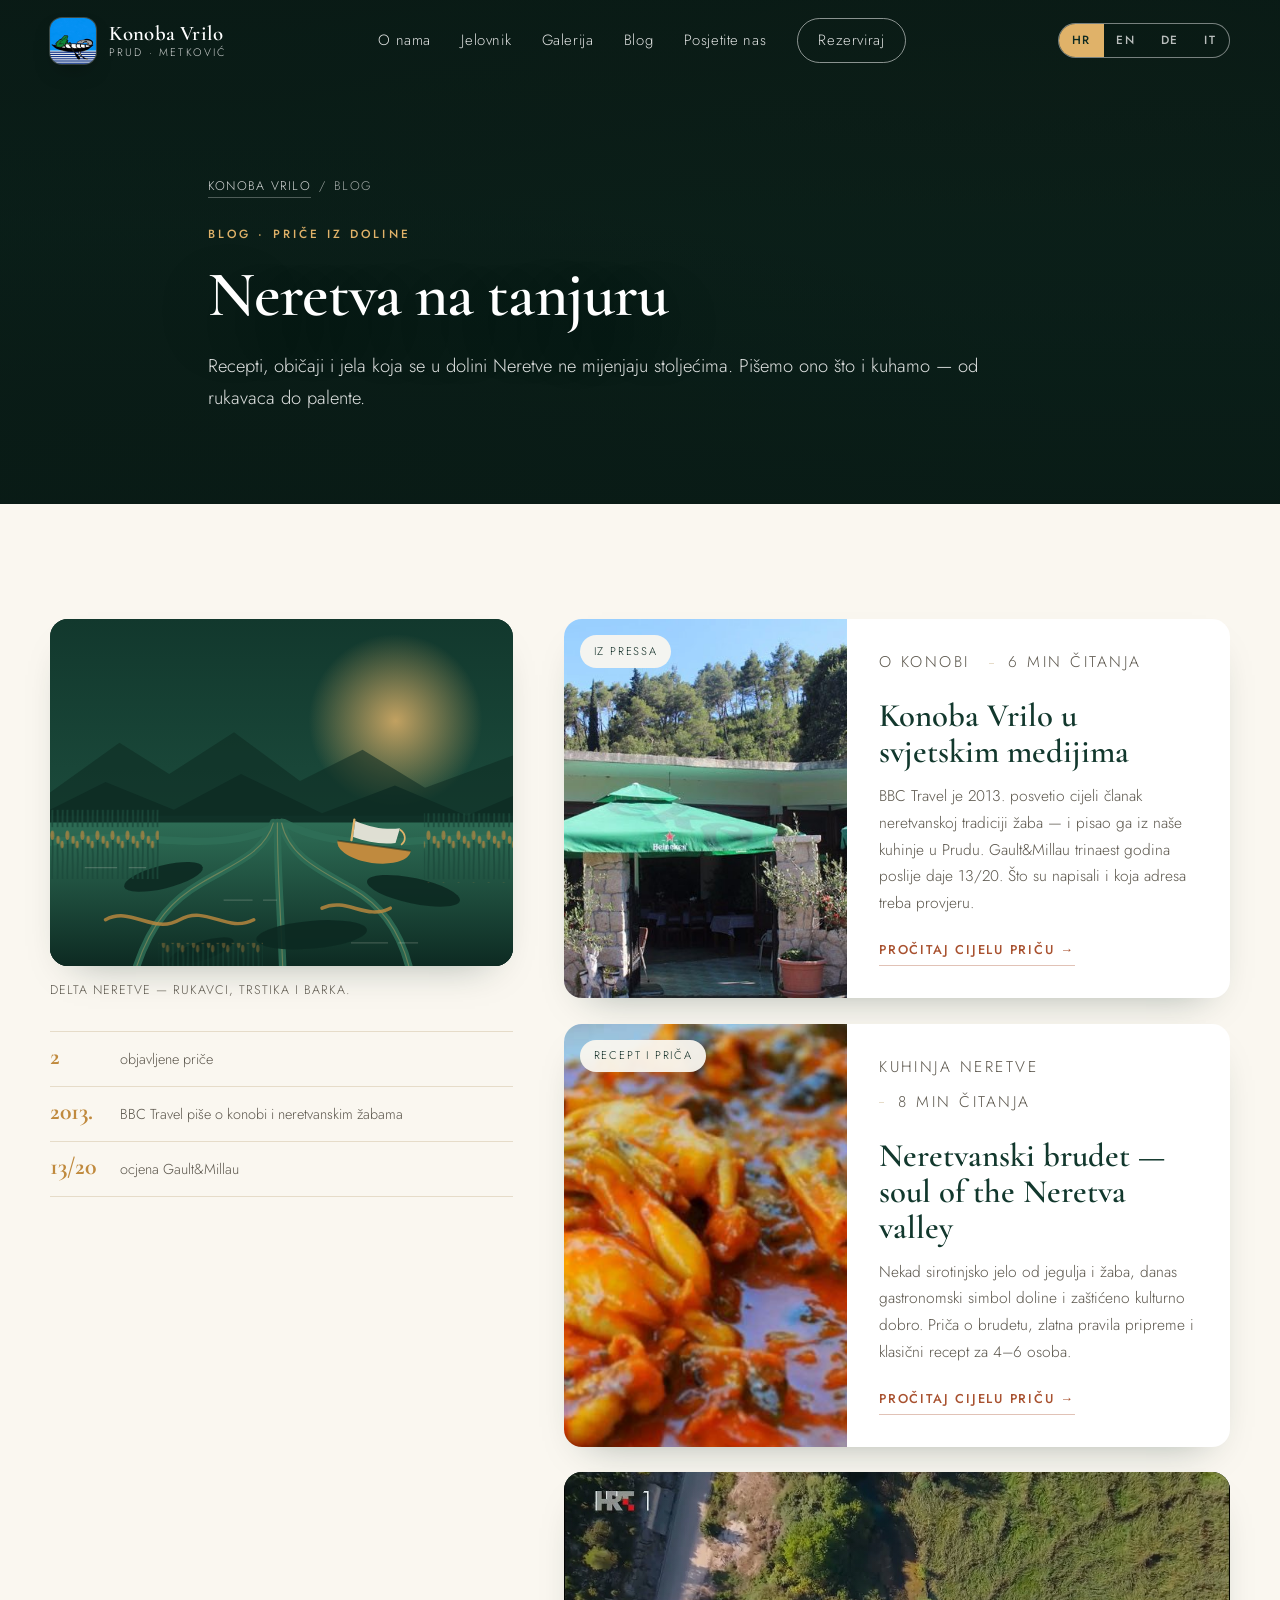
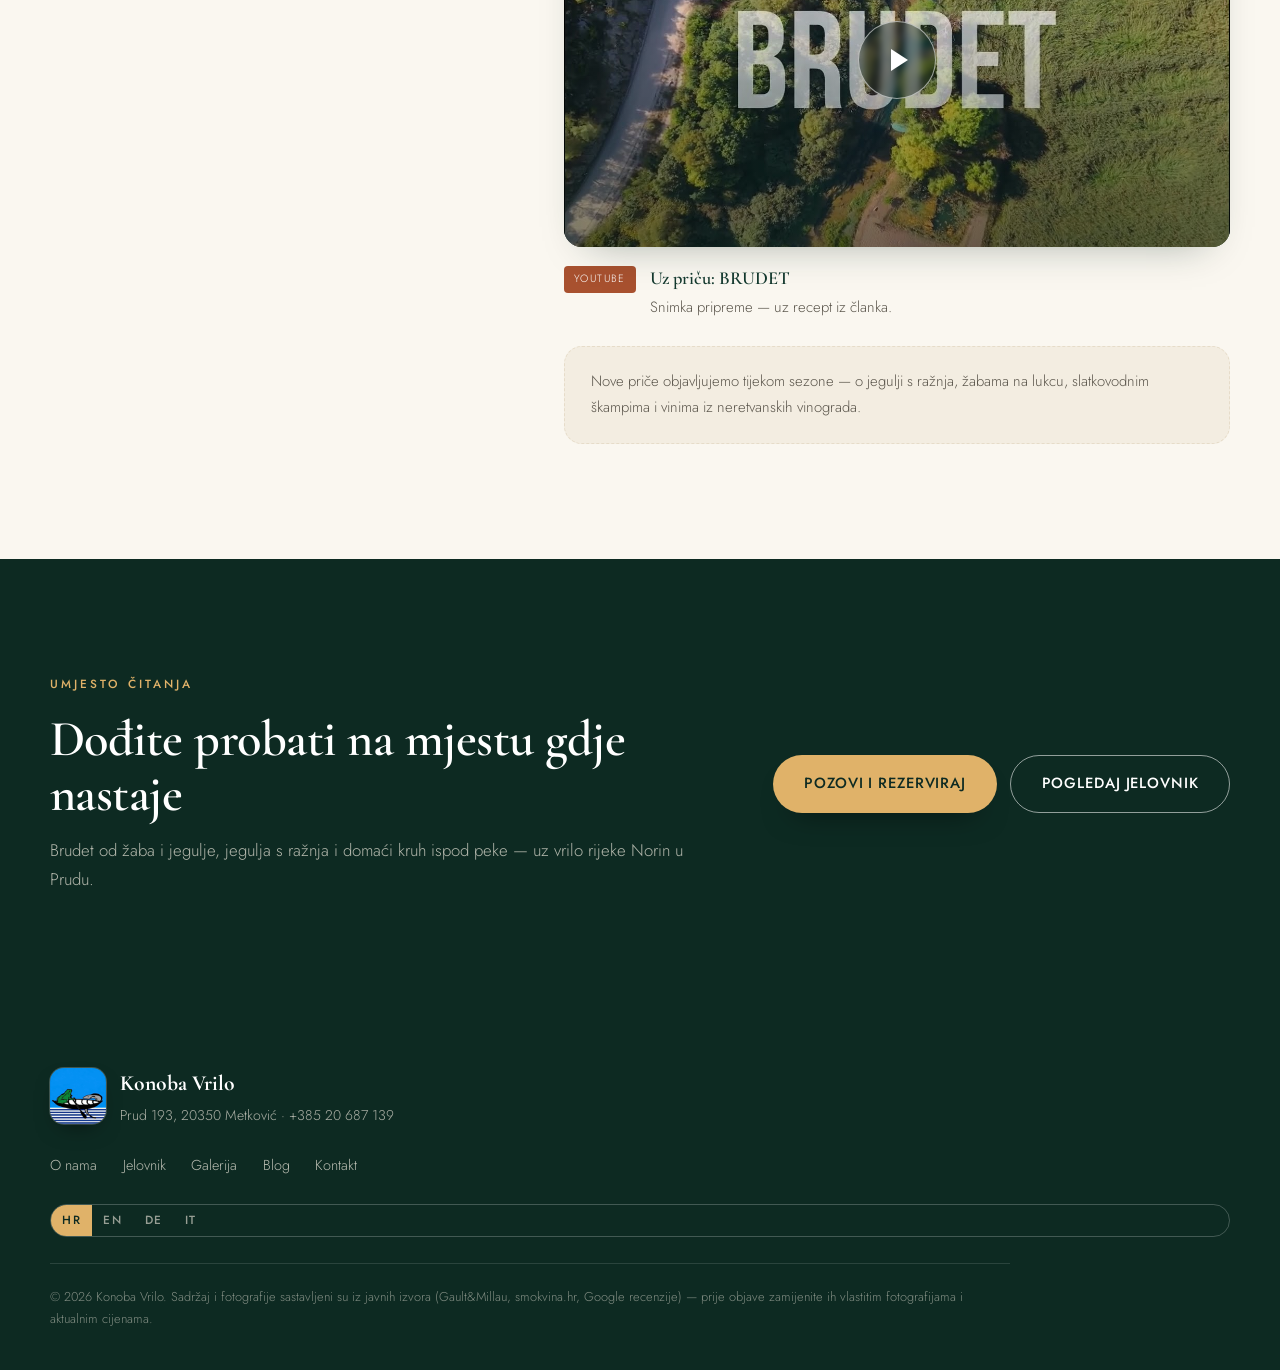
==== blog/index.html @ 76d4eaa3 "Initial commit: Konoba Vrilo website (HTML/CSS/JS, assets, blog, i18n tools)" ====
<!DOCTYPE html>
<html lang="hr">
<head>
<meta charset="utf-8">
<meta name="viewport" content="width=device-width, initial-scale=1">
<title data-i18n-title="91e4f7bdb8">Blog — priče i recepti iz doline Neretve · Konoba Vrilo</title>
<meta name="description" content="Blog Konobe Vrilo: neretvanski brudet, jegulja, žabe, palenta i običaji doline Neretve. Priče iz kuhinje i klasični recepti." data-i18n-desc="a2974fa479">
<meta property="og:type" content="website">
<meta property="og:title" content="Blog — priče i recepti iz doline Neretve" data-i18n-title-og="21d311e3bc">
<meta property="og:description" content="Recepti, običaji i jela koja se u dolini Neretve ne mijenjaju stoljećima." data-i18n-desc-og="3ccd177c63">
<meta property="og:image" content="../assets/brudet-zabe.jpg">
<meta property="og:locale" content="hr_HR">
<link rel="preconnect" href="https://fonts.googleapis.com">
<link rel="preconnect" href="https://fonts.gstatic.com" crossorigin>
<link href="https://fonts.googleapis.com/css2?family=Cormorant+Garamond:ital,wght@0,400;0,600;0,700;1,400&family=Jost:wght@300;400;500;600&display=swap" rel="stylesheet">
<link rel="stylesheet" href="../styles.css">
<script>document.documentElement.classList.add('js');</script>
<link rel="icon" type="image/png" href="../assets/logo-192.png">
<link rel="apple-touch-icon" href="../assets/logo-192.png">
</head>
<body>

<header class="site-header" id="header">
  <div class="wrap header-inner">
    <a class="brand" href="../index.html">
      <img class="brand-logo" src="../assets/logo-92.png" srcset="../assets/logo-192.png 2x"
           width="46" height="46" alt="Konoba Vrilo — žaba i jegulja u barki" data-i18n-attr="alt:bc8471fced">
      <span class="brand-text">
        <strong data-i18n="0cafdd7f61">Konoba Vrilo</strong>
        <em data-i18n="28c90f2ecc">Prud · Metković</em>
      </span>
    </a>

    <nav class="nav" id="nav">
      <a href="../index.html#o-nama" data-i18n="394d912286">O nama</a>
      <a href="../index.html#jelovnik" data-i18n="d41683899f">Jelovnik</a>
      <a href="../index.html#galerija" data-i18n="66fadc7e10">Galerija</a>
      <a href="index.html" data-i18n="0b9d2b2362">Blog</a>
      <a href="../index.html#posjet" data-i18n="41ba510de4">Posjetite nas</a>
      <a class="nav-cta" href="tel:+38520687139" data-i18n="a9b3275af6">Rezerviraj</a>
    </nav>

    <button class="nav-toggle" id="navToggle" aria-label="Otvori navigaciju" aria-expanded="false" data-i18n-attr="aria-label:83c4cba1ad">
      <span></span><span></span><span></span>
    </button>
  </div>
</header>

<main id="top">

  <!-- ─────────────────────────── ZAGLAVLJE BLOGA ─────────────────────────── -->
  <section class="page-hero page-hero-plain">
    <div class="page-hero-veil"></div>
    <div class="wrap page-hero-inner">
      <nav class="crumbs" aria-label="Putanja" data-i18n="210457ba5d" data-i18n-attr="aria-label:e1e6dd0144">
        <a href="../index.html">Konoba Vrilo</a>
        <span aria-hidden="true">/</span>
        <span>Blog</span>
      </nav>
      <p class="eyebrow" data-i18n="d67964190c">Blog · Priče iz doline</p>
      <h1 data-i18n="4bd6d16130">Neretva na tanjuru</h1>
      <p class="lede" data-i18n="add6ccf81e">
        Recepti, običaji i jela koja se u dolini Neretve ne mijenjaju stoljećima.
        Pišemo ono što i kuhamo — od rukavaca do palente.
      </p>
    </div>
  </section>

  <!-- ─────────────────────────── POPIS PRIČA ─────────────────────────── -->
  <section class="section">
    <div class="wrap">
      <div class="blog-layout">
        <aside class="blog-aside reveal">
          <figure class="blog-art">
            <img src="../assets/neretva-delta.svg" alt="Ilustracija neretvanske delte s rukavcima, trstikom i barkom" data-i18n-attr="alt:d9aeac0939">
            <figcaption class="blog-art-cap" data-i18n="97f9c73461">Delta Neretve — rukavci, trstika i barka.</figcaption>
          </figure>
          <ul class="blog-meta-list">
            <li data-i18n="c053414d9f"><strong>2</strong><span>objavljene priče</span></li>
            <li data-i18n="13454acf90"><strong>2013.</strong><span>BBC Travel piše o konobi i neretvanskim žabama</span></li>
            <li data-i18n="12d6e49e9e"><strong>13/20</strong><span>ocjena Gault&amp;Millau</span></li>
          </ul>
        </aside>

        <div class="blog-list">
          <article class="blog-card reveal">
            <a class="blog-card-media" href="konoba-vrilo-u-medijima.html">
              <img src="../assets/exterior.jpg" alt="Ulaz i terasa Konobe Vrilo u Prudu" data-i18n-attr="alt:5837f77149">
              <span class="blog-card-tag" data-i18n="3df23388a0">Iz pressa</span>
            </a>
            <div class="blog-card-body">
              <p class="blog-card-meta">
                <span data-i18n="3c27ac4d9a">O konobi</span>
                <span data-i18n="2c18e1b6aa">6 min čitanja</span>
              </p>
              <h3>
                <a href="konoba-vrilo-u-medijima.html" data-i18n="9b2a63e3a8">Konoba Vrilo u svjetskim medijima</a>
              </h3>
              <p data-i18n="fdff0ca603">
                BBC Travel je 2013. posvetio cijeli članak neretvanskoj tradiciji žaba — i
                pisao ga iz naše kuhinje u Prudu. Gault&amp;Millau trinaest godina poslije
                daje 13/20. Što su napisali i koja adresa treba provjeru.
              </p>
              <a class="blog-more" href="konoba-vrilo-u-medijima.html" data-i18n="33c5cf6585">Pročitaj cijelu priču →</a>
            </div>
          </article>

          <article class="blog-card reveal">
            <a class="blog-card-media" href="neretvanski-brudet.html">
              <img src="../assets/brudet-zabe.jpg" alt="Brudet od žaba i jegulje u teći" data-i18n-attr="alt:c567ca05d8">
              <span class="blog-card-tag" data-i18n="63683b8b28">Recept i priča</span>
            </a>
            <div class="blog-card-body">
              <p class="blog-card-meta">
                <span data-i18n="c246f0c374">Kuhinja Neretve</span>
                <span data-i18n="9dc48dd715">8 min čitanja</span>
              </p>
              <h3>
                <a href="neretvanski-brudet.html" data-i18n="eb7db253a3">Neretvanski brudet — soul of the Neretva valley</a>
              </h3>
              <p data-i18n="6a68c0dfea">
                Nekad sirotinjsko jelo od jegulja i žaba, danas gastronomski simbol doline
                i zaštićeno kulturno dobro. Priča o brudetu, zlatna pravila pripreme i
                klasični recept za 4–6 osoba.
              </p>
              <a class="blog-more" href="neretvanski-brudet.html" data-i18n="33c5cf6585">Pročitaj cijelu priču →</a>
            </div>
          </article>

          <figure class="video-figure reveal">
            <div class="video-facade" data-yt="RHNb4iPOMU0" data-yt-title="BRUDET">
              <img src="../assets/video-brudet.jpg" alt="BRUDET — snimka pripreme neretvanskog brudeta" loading="lazy" data-i18n-attr="alt:c7b504f25b">
              <button class="video-play" type="button" aria-label="Pokreni video: BRUDET" data-i18n-attr="aria-label:d3c6959b55">
                <span class="play-ico" aria-hidden="true"></span>
              </button>
            </div>
            <figcaption class="video-cap">
              <span class="video-src" data-i18n="558865a16f">YouTube</span>
              <span class="video-text" data-i18n="172cc2340d">
                <strong>Uz priču: BRUDET</strong>
                Snimka pripreme — uz recept iz članka.
              </span>
            </figcaption>
          </figure>

          <p class="blog-empty reveal" data-i18n="33be112d33">
            Nove priče objavljujemo tijekom sezone — o jegulji s ražnja, žabama na lukcu,
            slatkovodnim škampima i vinima iz neretvanskih vinograda.
          </p>
        </div>
      </div>
    </div>
  </section>

  <!-- ─────────────────────────── POZIV ─────────────────────────── -->
  <section class="section section-dark">
    <div class="wrap cta-band reveal">
      <div>
        <p class="eyebrow" data-i18n="f4210a0534">Umjesto čitanja</p>
        <h2 data-i18n="292a4131a5">Dođite probati na mjestu gdje nastaje</h2>
        <p class="section-sub" data-i18n="a6ec45fc64">
          Brudet od žaba i jegulje, jegulja s ražnja i domaći kruh ispod peke —
          uz vrilo rijeke Norin u Prudu.
        </p>
      </div>
      <div class="cta-band-actions">
        <a class="btn btn-solid" href="tel:+38520687139" data-i18n="8122b3011b">Pozovi i rezerviraj</a>
        <a class="btn btn-ghost" href="../index.html#jelovnik" data-i18n="b02b04f691">Pogledaj jelovnik</a>
      </div>
    </div>
  </section>
</main>

<footer class="site-footer">
  <div class="wrap footer-inner">
    <div class="footer-brand">
      <img class="brand-logo brand-logo-footer" src="../assets/logo-92.png" srcset="../assets/logo-192.png 2x"
           width="56" height="56" alt="Konoba Vrilo — logo" data-i18n-attr="alt:549f59348d">
      <div>
        <strong data-i18n="0cafdd7f61">Konoba Vrilo</strong>
        <p data-i18n="7e59eee71c">Prud 193, 20350 Metković · +385 20 687 139</p>
      </div>
    </div>
    <nav class="footer-nav">
      <a href="../index.html#o-nama" data-i18n="394d912286">O nama</a>
      <a href="../index.html#jelovnik" data-i18n="d41683899f">Jelovnik</a>
      <a href="../index.html#galerija" data-i18n="66fadc7e10">Galerija</a>
      <a href="index.html" data-i18n="0b9d2b2362">Blog</a>
      <a href="../index.html#posjet" data-i18n="a92b9bcb16">Kontakt</a>
    </nav>
    <p class="footer-note" data-i18n="b6f834db27">
      © <span id="year">2026</span> Konoba Vrilo. Sadržaj i fotografije sastavljeni su iz
      javnih izvora (Gault&amp;Millau, smokvina.hr, Google recenzije) — prije objave
      zamijenite ih vlastitim fotografijama i aktualnim cijenama.
    </p>
  </div>
</footer>

<div class="lightbox" id="lightbox" role="dialog" aria-modal="true" aria-label="Uvećani prikaz" data-i18n-attr="aria-label:f811bbb8f4">
  <button class="lb-close" id="lbClose" aria-label="Zatvori" data-i18n-attr="aria-label:83848bfb9d">×</button>
  <img id="lbImg" src="" alt="">
  <div class="lb-video" id="lbVideo" hidden>
    <iframe title="" allow="autoplay; encrypted-media; picture-in-picture; fullscreen" allowfullscreen></iframe>
  </div>
</div>

<script src="../i18n.js"></script>
<script src="../script.js"></script>
</body>
</html>
---- styles.css ----
/* ==========================================================================
   Konoba Vrilo — Prud, Metković
   Single-page site. Palette: river green, warm sand, brass.
   ========================================================================== */

:root {
  --green-900: #0d2a22;
  --green-800: #12382d;
  --green-700: #1b4a3b;
  --green-100: #dfe9e2;
  --sand-50:  #faf7f0;
  --sand-100: #f3ede1;
  --sand-200: #e6dcc9;
  --brass:    #c08a3e;
  --brass-lt: #e0b269;
  --clay:     #a8512f;
  --ink:      #22201c;
  --ink-soft: #5b564c;

  --serif: "Cormorant Garamond", "Iowan Old Style", Georgia, serif;
  --sans:  "Jost", -apple-system, BlinkMacSystemFont, "Segoe UI", Roboto, sans-serif;

  --shadow-lg: 0 30px 60px -30px rgba(13, 42, 34, .45);
  --shadow-md: 0 18px 40px -24px rgba(13, 42, 34, .40);
  --radius: 18px;
  --wrap: 1180px;
}

*, *::before, *::after { box-sizing: border-box; }

html { scroll-behavior: smooth; }

body {
  margin: 0;
  background: var(--sand-50);
  color: var(--ink);
  font-family: var(--sans);
  font-weight: 300;
  font-size: 17px;
  line-height: 1.72;
  -webkit-font-smoothing: antialiased;
  overflow-x: hidden;
}

img { display: block; max-width: 100%; }
a { color: inherit; text-decoration: none; }

.wrap { width: min(100% - 2.5rem, var(--wrap)); margin-inline: auto; }

h1, h2, h3 { font-family: var(--serif); font-weight: 600; line-height: 1.1; margin: 0; }
h2 { font-size: clamp(2rem, 4.4vw, 3.15rem); letter-spacing: -.01em; }
h3 { font-size: 1.35rem; }

.eyebrow {
  font-size: .74rem;
  letter-spacing: .26em;
  text-transform: uppercase;
  font-weight: 500;
  color: var(--brass-lt);
  margin: 0 0 1rem;
}
.eyebrow-dark { color: var(--clay); }

/* ───────────────────────────── header ───────────────────────────── */
.site-header {
  position: fixed;
  inset: 0 0 auto;
  z-index: 60;
  padding: 1.1rem 0;
  transition: background .35s ease, padding .35s ease, box-shadow .35s ease;
}
.header-inner { display: flex; align-items: center; justify-content: space-between; gap: 1.5rem; }

.brand { display: flex; align-items: center; gap: .8rem; color: #fff; }
.brand-logo {
  width: 46px; height: 46px; flex: none;
  border-radius: 12px;
  background: #0a63c4;
  box-shadow: 0 10px 24px -12px rgba(0,0,0,.7), 0 0 0 1px rgba(255,255,255,.22);
  transition: transform .3s ease, box-shadow .3s ease;
}
.brand:hover .brand-logo { transform: translateY(-1px) scale(1.03); }
.brand-logo-footer { width: 56px; height: 56px; border-radius: 14px; }
.brand-text { display: flex; flex-direction: column; line-height: 1.15; }
.brand-text strong { font-family: var(--serif); font-size: 1.3rem; font-weight: 600; letter-spacing: .01em; }
.brand-text em { font-style: normal; font-size: .68rem; letter-spacing: .2em; text-transform: uppercase; opacity: .8; }

.nav { display: flex; align-items: center; gap: 1.9rem; }
.nav a {
  color: #fff; font-size: .93rem; letter-spacing: .04em;
  position: relative; opacity: .88; transition: opacity .2s;
}
.nav a:hover { opacity: 1; }
.nav a:not(.nav-cta)::after {
  content: ""; position: absolute; left: 0; bottom: -6px;
  width: 0; height: 1px; background: var(--brass-lt); transition: width .3s ease;
}
.nav a:not(.nav-cta):hover::after { width: 100%; }

.nav-cta {
  border: 1px solid rgba(255,255,255,.6);
  border-radius: 999px;
  padding: .55rem 1.3rem;
  opacity: 1;
  transition: background .25s, color .25s, border-color .25s;
}
.nav-cta:hover { background: var(--brass-lt); border-color: var(--brass-lt); color: var(--green-900); }

/* scrolled state */
.site-header.is-stuck {
  background: rgba(250, 247, 240, .96);
  backdrop-filter: blur(10px);
  padding: .6rem 0;
  box-shadow: 0 1px 0 rgba(13,42,34,.10), 0 12px 30px -26px rgba(13,42,34,.5);
}
.site-header.is-stuck .brand,
.site-header.is-stuck .nav a { color: var(--green-900); }
.site-header.is-stuck .brand-logo { box-shadow: 0 8px 20px -12px rgba(13,42,34,.7), 0 0 0 1px rgba(13,42,34,.08); }
.site-header.is-stuck .nav-cta { border-color: rgba(13,42,34,.3); }
.site-header.is-stuck .nav-cta:hover { background: var(--green-800); color: #fff; border-color: var(--green-800); }

.nav-toggle {
  display: none;
  width: 44px; height: 40px;
  background: none; border: 0; cursor: pointer;
  flex-direction: column; justify-content: center; gap: 5px; align-items: center;
}
.nav-toggle span {
  display: block; width: 24px; height: 2px; background: #fff;
  transition: transform .3s, opacity .3s, background .3s;
}
.site-header.is-stuck .nav-toggle span { background: var(--green-900); }

/* ─────────────────────────── prekidač jezika ─────────────────────────── */
.lang-switch {
  display: inline-flex; align-items: center; flex: none;
  border: 1px solid rgba(255,255,255,.45); border-radius: 999px;
  overflow: hidden; background: rgba(9,26,21,.25);
}
.lang-switch button {
  appearance: none; border: 0; background: none; cursor: pointer;
  font: inherit; font-size: .74rem; font-weight: 500; letter-spacing: .12em;
  padding: .42rem .8rem; color: rgba(255,255,255,.72);
  transition: background .2s, color .2s;
}
.lang-switch button:hover { color: #fff; }
.lang-switch button.is-active { background: var(--brass-lt); color: var(--green-900); }
.site-header.is-stuck .lang-switch { border-color: rgba(13,42,34,.25); background: rgba(13,42,34,.04); }
.site-header.is-stuck .lang-switch button { color: var(--ink-soft); }
.site-header.is-stuck .lang-switch button:hover { color: var(--green-900); }
.site-header.is-stuck .lang-switch button.is-active { background: var(--green-800); color: #fff; }

/* u podnožju: bez okvira, samo tekst */
.site-footer .lang-switch {
  border-color: rgba(255,255,255,.22); background: none;
  margin: 0 0 0 0;
}
.site-footer .lang-switch button { color: rgba(243,237,225,.6); padding: .35rem .7rem; }
.site-footer .lang-switch button:hover { color: #fff; }
.site-footer .lang-switch button.is-active { background: var(--brass-lt); color: var(--green-900); }

/* ───────────────────────────── hero ───────────────────────────── */
.hero { position: relative; min-height: 100svh; display: flex; align-items: center; overflow: hidden; }
.hero-media { position: absolute; inset: 0; }
.hero-media img {
  width: 100%; height: 100%; object-fit: cover;
  animation: heroZoom 22s ease-out forwards;
}
@keyframes heroZoom { from { transform: scale(1.12); } to { transform: scale(1); } }

.hero-veil {
  position: absolute; inset: 0;
  background:
    linear-gradient(180deg, rgba(9,26,21,.80) 0%, rgba(9,26,21,.30) 40%, rgba(9,26,21,.88) 100%),
    radial-gradient(120% 80% at 16% 44%, rgba(9,26,21,.72), transparent 66%);
}
.hero-inner { position: relative; z-index: 2; color: #fff; padding: 9rem 0 7rem; max-width: 780px; }
.hero h1 {
  font-size: clamp(2.7rem, 7.2vw, 5.1rem);
  letter-spacing: -.015em;
  margin-bottom: 1.4rem;
  text-shadow: 0 20px 60px rgba(0,0,0,.45);
}
.hero h1 em { font-style: italic; color: var(--brass-lt); }
.lede { font-size: clamp(1.02rem, 1.9vw, 1.2rem); max-width: 34em; color: rgba(255,255,255,.9); }

.hero-actions { display: flex; flex-wrap: wrap; gap: .9rem; margin: 2.2rem 0 3rem; }

.btn {
  display: inline-flex; align-items: center; justify-content: center;
  padding: .95rem 1.9rem; border-radius: 999px;
  font-size: .92rem; font-weight: 500; letter-spacing: .06em; text-transform: uppercase;
  border: 1px solid transparent; cursor: pointer;
  transition: transform .25s ease, background .25s ease, color .25s ease, border-color .25s, box-shadow .25s;
}
.btn:hover { transform: translateY(-2px); }
.btn-solid { background: var(--brass-lt); color: var(--green-900); box-shadow: 0 18px 30px -20px rgba(0,0,0,.6); }
.btn-solid:hover { background: #efc684; }
.btn-ghost { border-color: rgba(255,255,255,.55); color: #fff; }
.btn-ghost:hover { background: rgba(255,255,255,.12); }
.btn-outline { border-color: rgba(13,42,34,.35); color: var(--green-900); }
.btn-outline:hover { background: var(--green-800); color: #fff; border-color: var(--green-800); }

.hero-badges {
  list-style: none; margin: 0; padding: 1.6rem 0 0;
  display: flex; flex-wrap: wrap; gap: 2.4rem;
  border-top: 1px solid rgba(255,255,255,.22);
}
.hero-badges li { display: flex; flex-direction: column; }
.hero-badges strong { font-family: var(--serif); font-size: 1.75rem; color: var(--brass-lt); line-height: 1.1; }
.hero-badges span { font-size: .78rem; letter-spacing: .12em; text-transform: uppercase; color: rgba(255,255,255,.72); }

.scroll-hint {
  position: absolute; left: 50%; bottom: 2rem; transform: translateX(-50%);
  width: 26px; height: 44px; border: 1px solid rgba(255,255,255,.45); border-radius: 999px;
  z-index: 2;
}
.scroll-hint span {
  position: absolute; left: 50%; top: 9px; width: 4px; height: 4px; margin-left: -2px;
  background: #fff; border-radius: 50%; animation: dot 1.9s infinite;
}
@keyframes dot { 0% { transform: translateY(0); opacity: 1; } 70% { transform: translateY(18px); opacity: 0; } 100% { opacity: 0; } }

/* ───────────────────────────── sections ───────────────────────────── */
.section { padding: clamp(4.5rem, 9vw, 7.5rem) 0; }
.section-tint { background: var(--sand-100); }
.section-dark { background: var(--green-900); color: var(--sand-100); }
.section-dark h2, .section-dark h3 { color: #fff; }
.section-dark .section-sub { color: rgba(243,237,225,.72); }

.section-head { max-width: 46rem; margin-bottom: 3.4rem; }
.section-sub { color: var(--ink-soft); font-size: 1.05rem; margin: 1.1rem 0 0; max-width: 40rem; }

/* split (about) */
.split { display: grid; grid-template-columns: 1.05fr 1fr; gap: clamp(2rem, 5vw, 4.5rem); align-items: center; }
.split-media { position: relative; }
.split-media img { border-radius: var(--radius); box-shadow: var(--shadow-lg); aspect-ratio: 4/3; object-fit: cover; width: 100%; }
/* interijer je široka fotografija (1920×750) — 16/9 je reže manje od 4/3 */
#o-nama .split-media img { aspect-ratio: 16/9; }

.media-tag {
  position: absolute; right: -1.2rem; bottom: -1.6rem;
  background: var(--green-800); color: #fff;
  border-radius: 14px; padding: 1.1rem 1.4rem;
  display: flex; align-items: center; gap: .8rem;
  box-shadow: var(--shadow-md);
}
.media-tag-num { font-family: var(--serif); font-size: 2.4rem; color: var(--brass-lt); line-height: 1; }
.media-tag-txt { font-size: .74rem; letter-spacing: .1em; text-transform: uppercase; line-height: 1.5; opacity: .9; }

.split-text p { color: var(--ink-soft); }
.split-text strong { color: var(--ink); font-weight: 500; }

.facts { list-style: none; margin: 2.2rem 0 0; padding: 0; border-top: 1px solid var(--sand-200); }
.facts li {
  display: flex; justify-content: space-between; gap: 1.5rem;
  padding: .85rem 0; border-bottom: 1px solid var(--sand-200);
  font-size: .95rem;
}
.facts span { color: var(--ink-soft); letter-spacing: .04em; text-transform: uppercase; font-size: .74rem; padding-top: .2rem; }
.facts li { color: var(--green-800); font-weight: 400; }

/* cards */
.cards { display: grid; grid-template-columns: repeat(4, 1fr); gap: 1.6rem; }
.card {
  background: #fff; border-radius: var(--radius); overflow: hidden;
  box-shadow: var(--shadow-md);
  display: flex; flex-direction: column;
  transition: transform .35s ease, box-shadow .35s ease;
}
.card:hover { transform: translateY(-6px); box-shadow: 0 34px 55px -32px rgba(13,42,34,.55); }
.card-media { aspect-ratio: 4/3; overflow: hidden; }
.card-media img { width: 100%; height: 100%; object-fit: cover; transition: transform .7s ease; }
.card:hover .card-media img { transform: scale(1.07); }
.card-body { padding: 1.5rem 1.6rem 1.8rem; }
.card-body h3 { margin-bottom: .6rem; color: var(--green-800); }
.card-body p { margin: 0; color: var(--ink-soft); font-size: .96rem; }

/* menu */
.menu-grid { display: grid; grid-template-columns: repeat(auto-fit, minmax(260px, 1fr)); gap: 2.6rem 3.4rem; }
.menu-col h3 {
  color: var(--green-800); padding-bottom: .8rem; margin-bottom: 1rem;
  border-bottom: 1px solid var(--sand-200);
}
.menu-col ul { list-style: none; margin: 0; padding: 0; }
.menu-col li {
  padding: .55rem 0; color: var(--ink-soft); font-size: .98rem;
  border-bottom: 1px dashed rgba(13,42,34,.10);
}
.menu-col li::before { content: "·"; color: var(--brass); margin-right: .6rem; font-weight: 700; }

.menu-note {
  margin-top: 3rem; padding: 1.2rem 1.5rem;
  background: var(--sand-100); border-left: 3px solid var(--brass);
  border-radius: 0 12px 12px 0; color: var(--ink-soft); font-size: .95rem; max-width: 52rem;
}

/* gallery */
.gallery { display: grid; grid-template-columns: repeat(4, 1fr); gap: .9rem; }
.g-item {
  border: 0; padding: 0; cursor: pointer; background: none;
  border-radius: 14px; overflow: hidden; position: relative;
  aspect-ratio: 1/1;
}
.g-item.g-wide { grid-column: span 2; aspect-ratio: 2/1; }
.g-item img { width: 100%; height: 100%; object-fit: cover; transition: transform .8s ease, filter .4s; }
.g-item::after {
  content: ""; position: absolute; inset: 0;
  background: linear-gradient(180deg, transparent 45%, rgba(9,26,21,.5));
  opacity: 0; transition: opacity .35s;
}
.g-item:hover img { transform: scale(1.06); }
.g-item:hover::after { opacity: 1; }

/* quotes + rating */
.quotes { display: grid; grid-template-columns: 1.5fr 1fr; gap: 2.4rem; align-items: stretch; }
.quote {
  margin: 0; background: #fff; border-radius: var(--radius); padding: 2.6rem;
  box-shadow: var(--shadow-md); position: relative;
}
.quote::before {
  content: "“"; position: absolute; top: .3rem; left: 1.4rem;
  font-family: var(--serif); font-size: 6rem; color: var(--sand-200); line-height: 1;
}
.quote p { position: relative; font-family: var(--serif); font-size: clamp(1.15rem, 2.1vw, 1.5rem); line-height: 1.55; color: var(--green-800); margin: 0 0 1.4rem; }
.quote footer { font-size: .82rem; letter-spacing: .12em; text-transform: uppercase; color: var(--ink-soft); }

.rating-card {
  background: var(--green-800); color: var(--sand-100);
  border-radius: var(--radius); padding: 2.4rem; text-align: center;
  display: flex; flex-direction: column; justify-content: center; gap: .5rem;
  box-shadow: var(--shadow-md);
}
.rating-num { font-family: var(--serif); font-size: 4rem; line-height: 1; margin: 0; color: #fff; }
.rating-num span { font-size: 1.4rem; opacity: .6; }
.stars { color: var(--brass-lt); letter-spacing: .3em; font-size: 1.05rem; }
.rating-txt { margin: 0; font-size: .95rem; }
.rating-sub { margin: 0; font-size: .82rem; opacity: .65; }

/* visit */
.visit { display: grid; grid-template-columns: 1fr 1.05fr; gap: clamp(2rem, 4vw, 3.5rem); align-items: start; }

.contact-list { list-style: none; margin: 0 0 2.4rem; padding: 0; }
.contact-list li { display: flex; gap: 1rem; padding: .95rem 0; border-bottom: 1px solid var(--sand-200); }
.contact-list .ico {
  width: 38px; height: 38px; flex: none; border-radius: 50%;
  display: grid; place-items: center; background: var(--sand-100); color: var(--clay); font-size: 1rem;
}
.contact-list strong { display: block; font-size: .72rem; letter-spacing: .14em; text-transform: uppercase; color: var(--ink-soft); font-weight: 500; }
.contact-list a { color: var(--green-800); font-size: 1.02rem; border-bottom: 1px solid rgba(13,42,34,.18); }
.contact-list a:hover { color: var(--clay); }

.hours-title { font-size: 1.15rem; color: var(--green-800); margin-bottom: .8rem; }
.hours { width: 100%; border-collapse: collapse; font-size: .95rem; }
.hours th, .hours td { text-align: left; padding: .55rem 0; border-bottom: 1px solid var(--sand-200); font-weight: 300; }
.hours td { text-align: right; color: var(--green-800); font-weight: 400; }

.chips { list-style: none; display: flex; flex-wrap: wrap; gap: .5rem; padding: 0; margin: 2rem 0; }
.chips li {
  font-size: .78rem; letter-spacing: .05em; padding: .42rem .9rem;
  background: var(--sand-100); border-radius: 999px; color: var(--green-800);
}

.visit-actions { display: flex; flex-wrap: wrap; gap: .8rem; }

.visit-map { position: relative; border-radius: var(--radius); overflow: hidden; box-shadow: var(--shadow-lg); background: var(--sand-100); }
.visit-map iframe { width: 100%; height: 520px; border: 0; display: block; filter: saturate(.92) contrast(1.02); }
.map-link {
  position: absolute; left: 1rem; bottom: 1rem;
  background: rgba(250,247,240,.95); color: var(--green-800);
  padding: .55rem 1rem; border-radius: 999px; font-size: .82rem; letter-spacing: .04em;
  box-shadow: var(--shadow-md);
}
.map-link:hover { background: #fff; }

/* ───────────────────────────── blog ───────────────────────────── */
.blog-layout { display: grid; grid-template-columns: .82fr 1.18fr; gap: clamp(2rem, 4vw, 3.6rem); align-items: start; }
.blog-aside { display: grid; gap: 1.8rem; align-content: start; }

.blog-art { margin: 0; }
.blog-art img {
  width: 100%; aspect-ratio: 4/3; object-fit: cover;
  border-radius: var(--radius); box-shadow: var(--shadow-md);
  background: var(--green-900);
}
.blog-art-cap {
  margin: .9rem 0 0; font-size: .78rem; letter-spacing: .08em;
  text-transform: uppercase; color: var(--ink-soft);
}

.blog-meta-list { list-style: none; margin: 0; padding: 0; border-top: 1px solid var(--sand-200); }
.blog-meta-list li {
  display: flex; align-items: baseline; gap: 1rem;
  padding: .85rem 0; border-bottom: 1px solid var(--sand-200);
}
.blog-meta-list strong { font-family: var(--serif); font-size: 1.5rem; color: var(--brass); line-height: 1; min-width: 3.4rem; }
.blog-meta-list span { font-size: .9rem; color: var(--ink-soft); }

.blog-list { display: grid; gap: 1.6rem; }

.blog-card {
  display: grid; grid-template-columns: .85fr 1.15fr;
  background: #fff; border-radius: var(--radius); overflow: hidden;
  box-shadow: var(--shadow-md);
  transition: transform .35s ease, box-shadow .35s ease;
}
.blog-card:hover { transform: translateY(-5px); box-shadow: 0 34px 55px -32px rgba(13,42,34,.55); }

.blog-card-media { position: relative; display: block; min-height: 15rem; background: var(--green-900); }
.blog-card-media img { width: 100%; height: 100%; object-fit: cover; transition: transform .7s ease; }
.blog-card:hover .blog-card-media img { transform: scale(1.06); }
.blog-card-tag {
  position: absolute; left: 1rem; top: 1rem;
  background: rgba(250,247,240,.94); color: var(--green-900);
  font-size: .7rem; letter-spacing: .16em; text-transform: uppercase;
  padding: .42rem .85rem; border-radius: 999px;
}

.blog-card-body { padding: 1.9rem 2rem 2rem; display: flex; flex-direction: column; }
.blog-card-meta {
  display: flex; flex-wrap: wrap; gap: .5rem 1.2rem; margin: 0 0 .8rem;
  font-size: .74rem; letter-spacing: .16em; text-transform: uppercase; color: var(--clay);
}
.blog-card-meta span + span { position: relative; padding-left: 1.2rem; }
.blog-card-meta span + span::before {
  content: ""; position: absolute; left: 0; top: 50%; width: 5px; height: 1px; background: var(--sand-200);
}
.blog-card h3 { font-size: clamp(1.5rem, 2.6vw, 2.05rem); margin-bottom: .8rem; }
.blog-card h3 a { color: var(--green-800); transition: color .25s; }
.blog-card h3 a:hover { color: var(--clay); }
.blog-card-body > p { margin: 0 0 1.4rem; color: var(--ink-soft); font-size: .97rem; }

.blog-more {
  margin-top: auto; align-self: flex-start;
  font-size: .8rem; font-weight: 500; letter-spacing: .14em; text-transform: uppercase;
  color: var(--clay); border-bottom: 1px solid rgba(168,81,47,.35); padding-bottom: .25rem;
}
.blog-more:hover { color: var(--green-800); border-color: rgba(13,42,34,.45); }

.blog-all {
  display: flex; align-items: center; justify-content: space-between; gap: 1rem;
  padding: 1.3rem 1.7rem; border-radius: var(--radius);
  border: 1px solid var(--sand-200); background: var(--sand-100);
  color: var(--green-800); font-weight: 500; letter-spacing: .05em;
  transition: background .25s, border-color .25s, transform .25s;
}
.blog-all:hover { background: var(--green-800); border-color: var(--green-800); color: #fff; transform: translateY(-2px); }
.blog-all-ico { transition: transform .25s; }
.blog-all:hover .blog-all-ico { transform: translateX(4px); }

/* ─────────────────────── blog: zaglavlje stranice ─────────────────────── */
.page-hero {
  position: relative; display: flex; align-items: flex-end;
  min-height: 62svh; padding: 10rem 0 3.5rem;
  overflow: hidden; color: #fff; background: var(--green-900);
}
.page-hero-media { position: absolute; inset: 0; }
.page-hero-media img { width: 100%; height: 100%; object-fit: cover; }
.page-hero-veil {
  position: absolute; inset: 0;
  background:
    linear-gradient(180deg, rgba(9,26,21,.82) 0%, rgba(9,26,21,.58) 45%, rgba(9,26,21,.9) 100%),
    radial-gradient(110% 80% at 15% 85%, rgba(9,26,21,.6), transparent 62%);
}
.page-hero-plain {
  background:
    linear-gradient(180deg, rgba(9,26,21,.86), rgba(13,42,34,.94)),
    radial-gradient(90% 70% at 78% 18%, rgba(192,138,62,.28), transparent 65%),
    var(--green-800);
  min-height: 0; padding: 11rem 0 4.5rem;
}
.page-hero-inner { position: relative; z-index: 2; max-width: 54rem; }
.page-hero h1 {
  font-size: clamp(2.3rem, 5.6vw, 4rem); letter-spacing: -.015em;
  margin-bottom: 1.2rem; text-shadow: 0 20px 60px rgba(0,0,0,.45);
}
.page-hero h1 em { font-style: italic; color: var(--brass-lt); }
.page-hero .lede { font-size: clamp(1rem, 1.8vw, 1.15rem); max-width: 44em; color: rgba(255,255,255,.88); }

.crumbs { display: flex; flex-wrap: wrap; gap: .5rem; margin-bottom: 1.6rem; font-size: .78rem; letter-spacing: .1em; text-transform: uppercase; color: rgba(255,255,255,.62); }
.crumbs a { color: rgba(255,255,255,.82); border-bottom: 1px solid rgba(255,255,255,.28); }
.crumbs a:hover { color: var(--brass-lt); border-color: var(--brass-lt); }

.post-facts {
  list-style: none; margin: 2.4rem 0 0; padding: 1.5rem 0 0;
  display: flex; flex-wrap: wrap; gap: 1.2rem 2.8rem;
  border-top: 1px solid rgba(255,255,255,.2);
}
.post-facts li { display: flex; flex-direction: column; gap: .2rem; }
.post-facts span { font-size: .7rem; letter-spacing: .18em; text-transform: uppercase; color: rgba(255,255,255,.6); }
.post-facts strong { font-family: var(--serif); font-size: 1.3rem; font-weight: 600; color: var(--brass-lt); }

/* ─────────────────────── blog: tijelo članka ─────────────────────── */
.post-layout {
  display: grid; grid-template-columns: minmax(0, 1fr) 19rem;
  gap: clamp(2rem, 4.5vw, 4rem); align-items: start;
  padding-top: clamp(3rem, 6vw, 4.5rem); padding-bottom: clamp(3.5rem, 7vw, 5.5rem);
}
.post-body { max-width: 46rem; }
.post-body > p { color: var(--ink-soft); margin: 0 0 1.35rem; }

.post-intro {
  font-family: var(--serif); font-size: clamp(1.22rem, 2.3vw, 1.5rem);
  line-height: 1.6; color: var(--green-800) !important;
}
.post-intro::first-letter {
  float: left; font-family: var(--serif); font-size: 4.4rem; line-height: .82;
  padding: .16em .12em 0 0; color: var(--brass);
}

.post-body h2 {
  font-size: clamp(1.65rem, 3.2vw, 2.25rem); color: var(--green-800);
  margin: 3rem 0 1.1rem; padding-top: 1.2rem; position: relative;
}
.post-body h2::before {
  content: ""; position: absolute; top: 0; left: 0;
  width: 56px; height: 2px; background: var(--brass);
}
.h2-note { font-family: var(--sans); font-size: .78rem; letter-spacing: .16em; text-transform: uppercase; color: var(--ink-soft); font-weight: 400; white-space: nowrap; }
.post-h3 { font-size: 1.15rem; letter-spacing: .16em; text-transform: uppercase; font-family: var(--sans); font-weight: 500; color: var(--clay); margin: 2.2rem 0 .9rem; }

.post-body strong { color: var(--ink); font-weight: 500; }
.post-rule { border: 0; height: 1px; background: var(--sand-200); margin: 3rem 0; }

/* sastojci */
.ingredients { list-style: none; margin: 0; padding: 0; columns: 2; column-gap: 2.4rem; }
.ingredients li {
  break-inside: avoid; padding: .5rem 0 .5rem 1.5rem; position: relative;
  color: var(--ink-soft); font-size: .97rem; border-bottom: 1px dashed rgba(13,42,34,.1);
}
.ingredients li::before {
  content: ""; position: absolute; left: 0; top: 1.05rem;
  width: 7px; height: 7px; border-radius: 50%; background: var(--brass);
}

/* priprema */
.steps { list-style: none; counter-reset: step; margin: 0; padding: 0; }
.steps li {
  counter-increment: step; position: relative;
  padding: .2rem 0 1.1rem 3.4rem; margin-left: .2rem;
  color: var(--ink-soft); border-left: 1px solid var(--sand-200);
  padding-left: 2.6rem;
}
.steps li:last-child { border-left-color: transparent; padding-bottom: 0; }
.steps li::before {
  content: counter(step, decimal-leading-zero);
  position: absolute; left: -.95rem; top: 0;
  width: 1.9rem; height: 1.9rem; border-radius: 50%;
  display: grid; place-items: center;
  background: var(--sand-100); color: var(--clay);
  font-size: .68rem; font-weight: 600; letter-spacing: .02em;
}

.post-emphasis {
  margin: 2rem 0 0 !important; padding: 1.3rem 1.6rem;
  background: var(--sand-100); border-left: 3px solid var(--brass);
  border-radius: 0 12px 12px 0; color: var(--green-800) !important;
}

/* istaknuta pravila */
.callout {
  margin: 2.4rem 0; padding: 1.9rem 2rem; border-radius: var(--radius);
  background: var(--green-800); color: var(--sand-100);
  box-shadow: var(--shadow-md);
}
.callout h3 { color: #fff; font-size: 1.3rem; margin-bottom: 1rem; }
.callout ul { list-style: none; margin: 0; padding: 0; display: grid; gap: .7rem; }
.callout li { position: relative; padding-left: 1.7rem; font-size: .98rem; color: rgba(243,237,225,.9); }
.callout li::before {
  content: "◆"; position: absolute; left: 0; top: 0;
  color: var(--brass-lt); font-size: .7rem; line-height: 2.1;
}
.callout strong { color: #fff; font-weight: 500; }
.callout-rules { border-left: 4px solid var(--brass); }

/* savjeti */
.tips { list-style: none; margin: 0; padding: 0; }
.tips li {
  position: relative; padding: .75rem 0 .75rem 2.2rem;
  color: var(--ink-soft); border-bottom: 1px solid var(--sand-200);
}
.tips li::before {
  content: "✓"; position: absolute; left: .35rem; top: .72rem;
  color: var(--brass); font-size: .95rem;
}

/* citat */
.post-quote {
  margin: 2.2rem 0; padding: 1.6rem 0 1.6rem 2.6rem;
  border-left: 3px solid var(--brass); position: relative;
}
.post-quote::before {
  content: "“"; position: absolute; left: .8rem; top: -.4rem;
  font-family: var(--serif); font-size: 4rem; color: var(--sand-200); line-height: 1;
}
.post-quote p {
  margin: 0; font-family: var(--serif); font-size: clamp(1.15rem, 2.2vw, 1.45rem);
  line-height: 1.55; color: var(--green-800);
}

.post-figure { margin: 2.6rem 0; }
.post-figure img { width: 100%; aspect-ratio: 16/9; object-fit: cover; border-radius: var(--radius); box-shadow: var(--shadow-md); }
.post-figure figcaption { margin-top: .8rem; font-size: .82rem; color: var(--ink-soft); }

.post-signoff { font-family: var(--serif); font-size: 1.5rem; color: var(--green-800) !important; margin-top: 2rem !important; }

.post-cta {
  margin: 3rem 0 1.5rem; padding: 1.9rem 2rem; border-radius: var(--radius);
  background: var(--sand-100); border: 1px solid var(--sand-200);
  display: flex; flex-wrap: wrap; gap: 1.4rem; align-items: center; justify-content: space-between;
}
.post-cta h3 { color: var(--green-800); margin-bottom: .35rem; }
.post-cta p { margin: 0; color: var(--ink-soft); font-size: .94rem; }
.post-cta-actions { display: flex; flex-wrap: wrap; gap: .7rem; }

.post-back { border-top: 1px solid var(--sand-200); padding-top: 1.4rem; }
.post-back a { color: var(--clay); font-size: .85rem; letter-spacing: .12em; text-transform: uppercase; }
.post-back a:hover { color: var(--green-800); }

/* bočna traka */
.post-aside { display: grid; gap: 1.4rem; position: sticky; top: 6.5rem; }
.aside-box {
  background: #fff; border-radius: var(--radius); padding: 1.5rem 1.6rem;
  box-shadow: var(--shadow-md);
}
.aside-box h3 {
  font-size: .76rem; letter-spacing: .2em; text-transform: uppercase;
  font-family: var(--sans); font-weight: 500; color: var(--clay);
  margin-bottom: .9rem; padding-bottom: .7rem; border-bottom: 1px solid var(--sand-200);
}
.aside-list { list-style: none; margin: 0; padding: 0; display: grid; gap: .6rem; }
.aside-list li { display: flex; flex-direction: column; font-size: .93rem; color: var(--green-800); }
.aside-list span { font-size: .7rem; letter-spacing: .14em; text-transform: uppercase; color: var(--ink-soft); }

.aside-toc { list-style: none; margin: 0; padding: 0; display: grid; gap: .55rem; }
.aside-toc a { font-size: .93rem; color: var(--green-800); border-bottom: 1px solid transparent; }
.aside-toc a:hover { color: var(--clay); border-color: rgba(168,81,47,.35); }
.aside-toc a.is-current { color: var(--clay); font-weight: 500; }

.aside-box-green { background: var(--green-800); }
.aside-box-green h3 { color: var(--brass-lt); border-color: rgba(255,255,255,.18); }
.aside-box-green p { margin: 0; font-size: .93rem; color: rgba(243,237,225,.85); }

.blog-empty {
  margin: 0; padding: 1.4rem 1.6rem; border-radius: var(--radius);
  background: var(--sand-100); border: 1px dashed var(--sand-200);
  color: var(--ink-soft); font-size: .93rem;
}

/* zajednički poziv na kraju stranice */
.cta-band {
  display: flex; flex-wrap: wrap; gap: 2rem; align-items: center; justify-content: space-between;
}
.cta-band > div { max-width: 40rem; }
.cta-band .section-sub { margin-top: .9rem; }
.cta-band-actions { display: flex; flex-wrap: wrap; gap: .8rem; }

/* ───────────────────────────── video ───────────────────────────── */
:root { --embed-domain: "https://www.youtube-nocookie.com"; }

.video-grid {
  display: grid; grid-template-columns: repeat(2, minmax(0, 1fr));
  gap: clamp(1.4rem, 3vw, 2.4rem);
}
.video-figure { margin: 0; }

.video-facade {
  position: relative; aspect-ratio: 16/9; overflow: hidden;
  border-radius: var(--radius); background: var(--green-900);
  box-shadow: var(--shadow-md);
}
.video-facade img { width: 100%; height: 100%; object-fit: cover; transition: transform .7s ease, filter .4s; }
.video-facade::after {
  content: ""; position: absolute; inset: 0; pointer-events: none;
  background: linear-gradient(180deg, rgba(9,26,21,.06) 40%, rgba(9,26,21,.45));
  transition: opacity .35s;
}
.video-figure:hover .video-facade img { transform: scale(1.05); }
.video-figure:hover .video-facade::after { opacity: .7; }

.video-play {
  position: absolute; left: 50%; top: 50%; transform: translate(-50%, -50%);
  width: 78px; height: 78px; border-radius: 50%; cursor: pointer;
  border: 1px solid rgba(255,255,255,.55); background: rgba(9,26,21,.42);
  backdrop-filter: blur(3px);
  display: grid; place-items: center;
  transition: background .25s, transform .25s, border-color .25s;
  z-index: 2;
}
.video-play:hover { background: var(--brass-lt); border-color: var(--brass-lt); transform: translate(-50%, -50%) scale(1.07); }
.play-ico {
  width: 0; height: 0; margin-left: 5px;
  border-left: 17px solid #fff; border-top: 11px solid transparent; border-bottom: 11px solid transparent;
  transition: border-left-color .25s;
}
.video-play:hover .play-ico { border-left-color: var(--green-900); }

.video-embed { position: absolute; inset: 0; z-index: 3; background: #000; }
.video-embed iframe { width: 100%; height: 100%; border: 0; display: block; }

.video-cap { display: flex; gap: .9rem; margin-top: 1rem; font-size: .93rem; color: var(--ink-soft); }
.video-src {
  flex: none; align-self: flex-start; margin-top: .18rem;
  font-size: .66rem; letter-spacing: .14em; text-transform: uppercase;
  color: #fff; background: var(--clay); padding: .28rem .6rem; border-radius: 4px;
}
.video-text strong { display: block; font-family: var(--serif); font-size: 1.15rem; font-weight: 600; color: var(--green-800); }
.video-text a { color: var(--clay); border-bottom: 1px solid rgba(168,81,47,.35); white-space: nowrap; }
.video-text a:hover { color: var(--green-800); border-color: rgba(13,42,34,.45); }

.post-figure-video { margin: 2.8rem 0; }
.post-figure-video figcaption { display: flex; flex-wrap: wrap; align-items: center; gap: .55rem; }
.post-figure-video figcaption a { color: var(--clay); }

/* vanjski izvori i reference */
.post-source-line {
  margin: 1.2rem 0 0 !important; padding: .9rem 1.2rem;
  border-left: 3px solid var(--sand-200); background: var(--sand-50);
  font-size: .9rem; color: var(--ink-soft) !important;
}
.post-source-line a { color: var(--clay); border-bottom: 1px solid rgba(168,81,47,.35); }
.post-source-line a:hover { color: var(--green-800); }

.sources-wrap { margin: 1.4rem 0 1.6rem; overflow-x: auto; }
.sources { width: 100%; border-collapse: collapse; font-size: .93rem; min-width: 30rem; }
.sources th, .sources td { text-align: left; padding: .85rem 1rem .85rem 0; border-bottom: 1px solid var(--sand-200); vertical-align: top; }
.sources th {
  font-family: var(--sans); font-size: .7rem; font-weight: 500;
  letter-spacing: .16em; text-transform: uppercase; color: var(--ink-soft);
  border-bottom-color: var(--green-800);
}
.sources td { color: var(--ink-soft); }
.sources td:first-child { color: var(--green-800); font-weight: 400; white-space: nowrap; }
.sources td:nth-child(2) { white-space: nowrap; color: var(--clay); }
.sources a { border-bottom: 1px solid rgba(13,42,34,.2); }
.sources a:hover { color: var(--clay); border-color: rgba(168,81,47,.4); }

.aside-link-light { color: var(--brass-lt); border-bottom: 1px solid rgba(224,178,105,.45); font-size: .93rem; }
.aside-link-light:hover { color: #fff; border-color: #fff; }

/* ───────────────────────────── footer ───────────────────────────── */
.site-footer { background: var(--green-900); color: rgba(243,237,225,.75); padding: 3.5rem 0 2.5rem; }
.footer-inner { display: grid; gap: 1.6rem; }
.footer-brand { display: flex; align-items: center; gap: .9rem; color: #fff; }
.footer-brand strong { font-family: var(--serif); font-size: 1.35rem; }
.footer-brand p { margin: .1rem 0 0; font-size: .88rem; color: rgba(243,237,225,.7); }
.footer-nav { display: flex; flex-wrap: wrap; gap: 1.6rem; font-size: .9rem; }
.footer-nav a:hover { color: var(--brass-lt); }
.footer-note { font-size: .8rem; line-height: 1.7; color: rgba(243,237,225,.5); max-width: 60rem; margin: 0; border-top: 1px solid rgba(255,255,255,.12); padding-top: 1.4rem; }

/* lightbox */
.lightbox {
  position: fixed; inset: 0; z-index: 90;
  background: rgba(9,26,21,.94);
  display: none; place-items: center; padding: 3rem 1.5rem;
}
.lightbox.is-open { display: grid; }
.lightbox img { max-width: min(1100px, 100%); max-height: 82vh; border-radius: 12px; box-shadow: var(--shadow-lg); }
.lb-video {
  width: min(1100px, 100%); aspect-ratio: 16/9;
  border-radius: 12px; overflow: hidden;
  background: #000; box-shadow: var(--shadow-lg);
}
.lb-video[hidden] { display: none; }
.lb-video iframe { width: 100%; height: 100%; border: 0; display: block; }
.lb-close {
  position: absolute; top: 1.2rem; right: 1.6rem;
  background: none; border: 0; color: #fff; font-size: 2.4rem; line-height: 1; cursor: pointer; opacity: .8;
}
.lb-close:hover { opacity: 1; }

/* reveal on scroll — only when JS is available, so the page is never blank */
.js .reveal { opacity: 0; transform: translateY(26px); transition: opacity .8s ease, transform .8s ease; }
.js .reveal.is-visible { opacity: 1; transform: none; }

/* ───────────────────────────── responsive ───────────────────────────── */
@media (max-width: 1000px) {
  .split, .quotes, .visit, .blog-layout { grid-template-columns: 1fr; }
  .cards { grid-template-columns: repeat(2, 1fr); }
  .media-tag { right: 1rem; bottom: -1.4rem; }
  .gallery { grid-template-columns: repeat(2, 1fr); }
  .visit-map iframe { height: 420px; }
  .blog-art img { aspect-ratio: 16/9; }
  .post-layout { grid-template-columns: 1fr; }
  .post-body { max-width: none; }
  .post-aside { position: static; grid-template-columns: repeat(auto-fit, minmax(240px, 1fr)); }
  .video-grid { gap: 1.8rem; }
}

@media (max-width: 780px) {
  body { font-size: 16px; }
  .nav-toggle { display: flex; }
  .nav {
    position: fixed; inset: 0 0 0 auto; width: min(82vw, 340px);
    background: var(--green-900); flex-direction: column; align-items: flex-start;
    justify-content: center; gap: 1.6rem; padding: 2.5rem;
    transform: translateX(100%); transition: transform .4s cubic-bezier(.4,0,.2,1);
    box-shadow: -20px 0 60px rgba(0,0,0,.3);
  }
  .nav.is-open { transform: none; }
  .nav a { font-size: 1.15rem; }
  .site-header.is-stuck .nav a { color: #fff; }
  .site-header.is-stuck .nav-cta { border-color: rgba(255,255,255,.5); color: #fff; }
  .nav-toggle.is-open span:nth-child(1) { transform: translateY(7px) rotate(45deg); background: #fff; }
  .nav-toggle.is-open span:nth-child(2) { opacity: 0; }
  .nav-toggle.is-open span:nth-child(3) { transform: translateY(-7px) rotate(-45deg); background: #fff; }

  .hero-inner { padding: 8rem 0 6rem; }
  .hero-badges { gap: 1.4rem 2rem; }
  .gallery { grid-template-columns: 1fr 1fr; gap: .6rem; }
  .g-item.g-wide { grid-column: span 2; }
  .quote { padding: 2rem 1.6rem; }
  .rating-card { padding: 2rem 1.6rem; }
}

@media (max-width: 620px) {
  .cards { grid-template-columns: 1fr; }
  .gallery { grid-template-columns: 1fr; }
  .g-item.g-wide { grid-column: span 1; aspect-ratio: 4/3; }
  .hero-badges { gap: 1.1rem 1.6rem; }
  .hero-badges strong { font-size: 1.45rem; }
  .btn { width: 100%; }
  .blog-card { grid-template-columns: 1fr; }
  .blog-card-media { aspect-ratio: 4/3; min-height: 0; }
  .blog-card-body { padding: 1.5rem 1.4rem 1.7rem; }
  .blog-more { align-self: stretch; text-align: center; }

  .page-hero { min-height: 0; padding: 8.5rem 0 3rem; }
  .page-hero-plain { padding: 8.5rem 0 3.5rem; }
  .post-facts { gap: 1rem 1.8rem; }
  .ingredients { columns: 1; }
  .callout, .post-cta { padding: 1.5rem 1.35rem; }
  .post-cta-actions { width: 100%; }
  .post-quote { padding-left: 1.7rem; }
  .cta-band { gap: 1.4rem; }
  .cta-band-actions { width: 100%; }

  .video-grid { grid-template-columns: 1fr; }
  .video-play { width: 62px; height: 62px; }
  .play-ico { border-left-width: 14px; border-top-width: 9px; border-bottom-width: 9px; }
  .video-cap { flex-direction: column; gap: .5rem; }
  .video-src { align-self: flex-start; }
}

@media (prefers-reduced-motion: reduce) {
  * { animation: none !important; transition: none !important; }
  .js .reveal { opacity: 1; transform: none; }
}
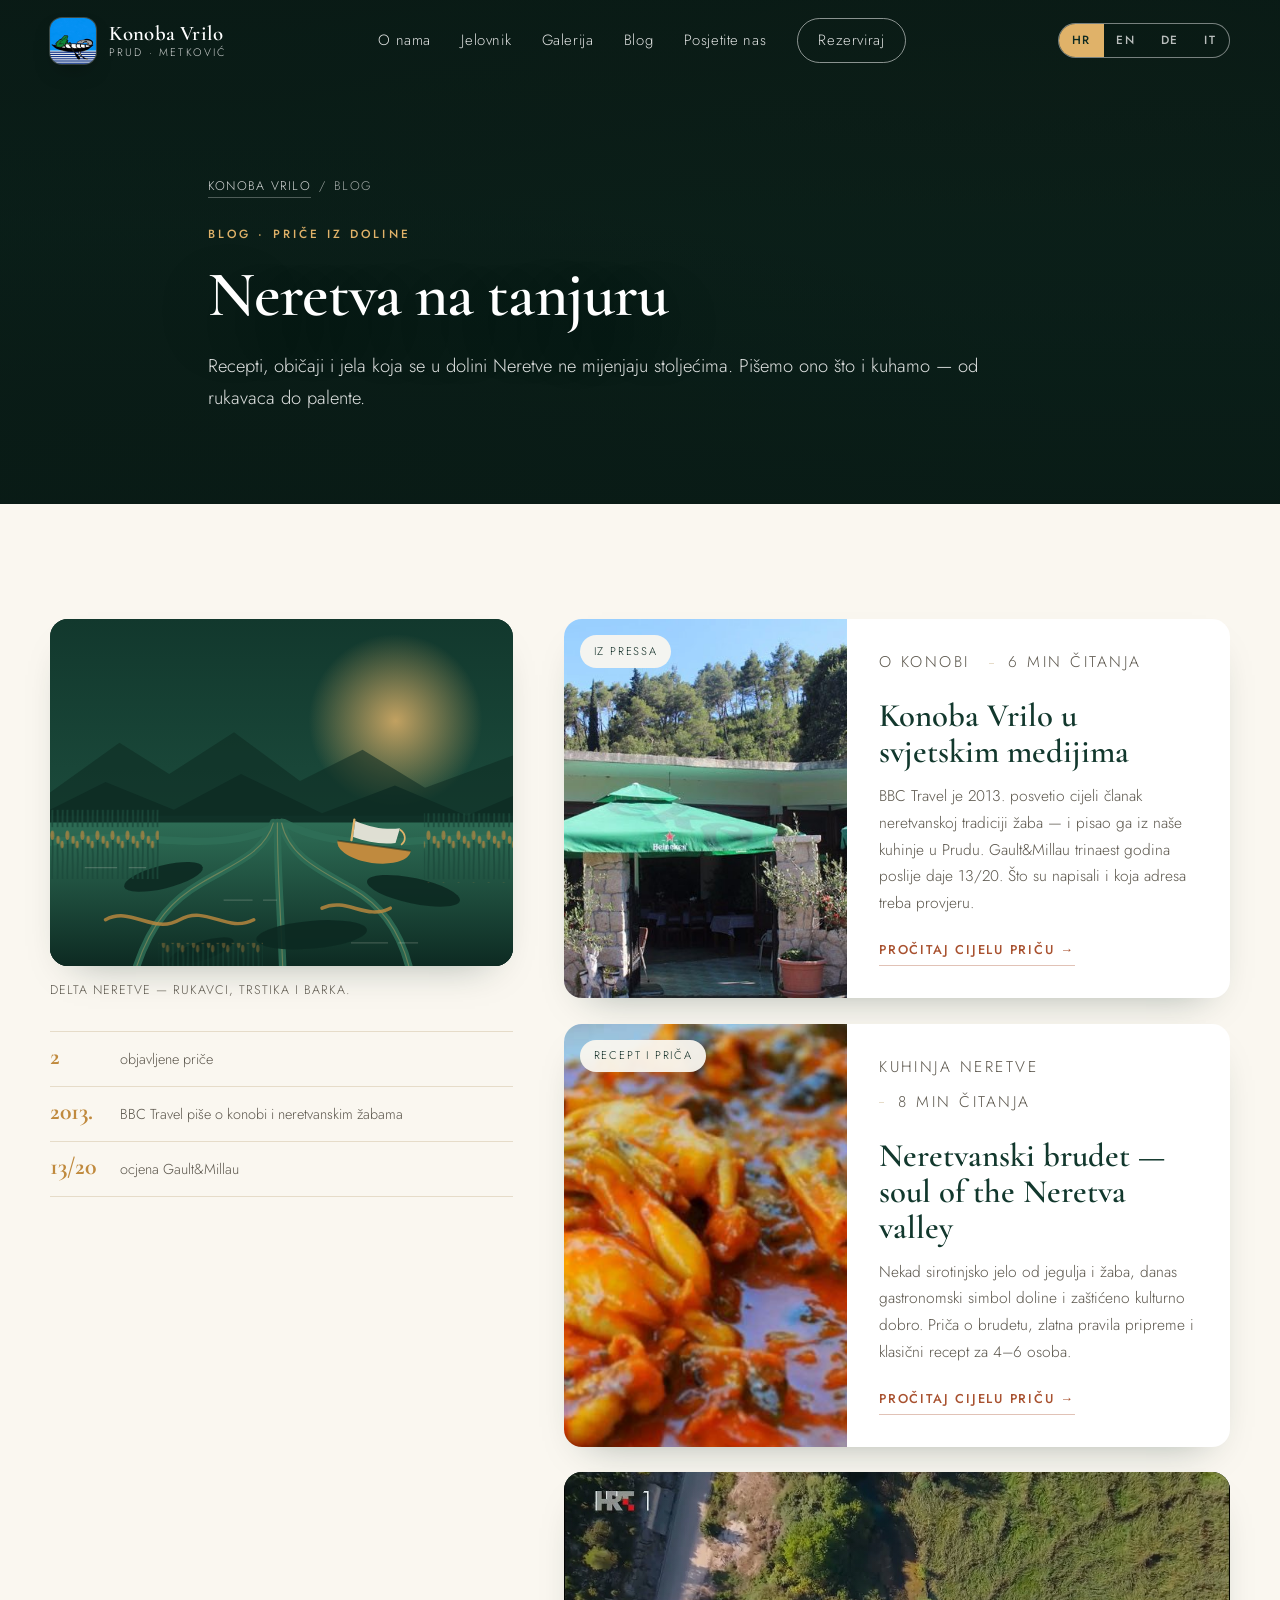
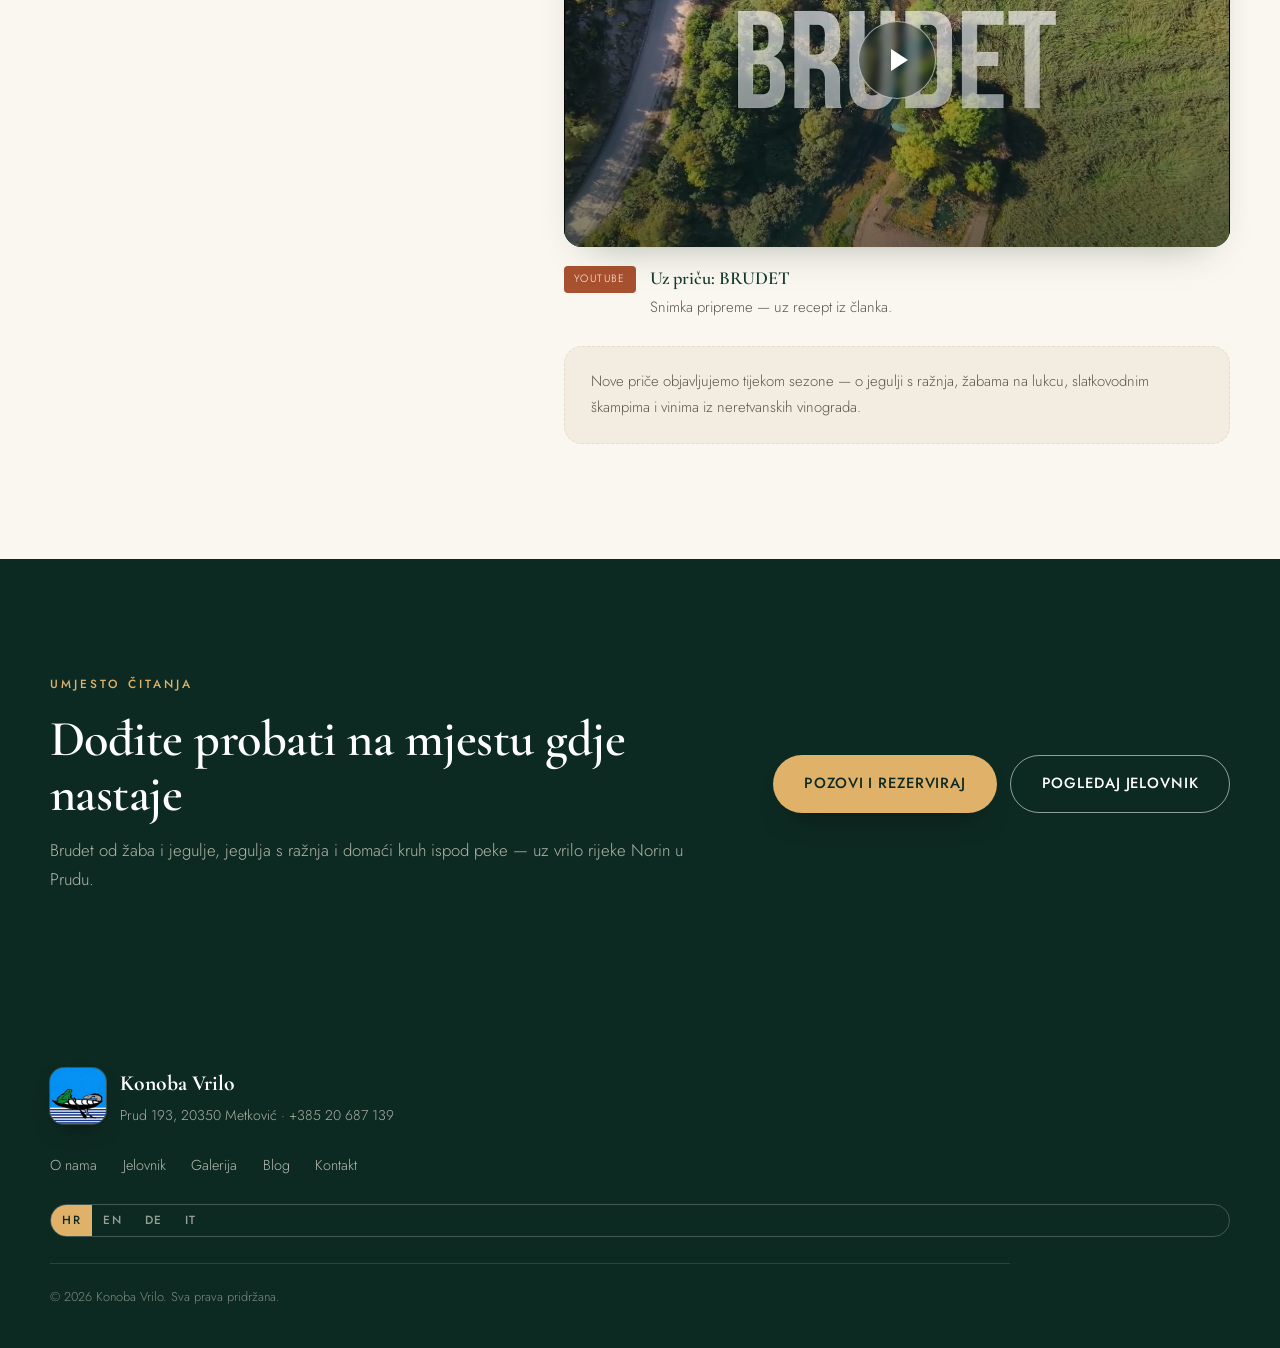
==== commit 9a569c86: "Ukloni tragove nacrta i handoffa s javnih stranica - podnozje (3 stranice): 'prije objave zamijenite" ====
--- a/blog/index.html
+++ b/blog/index.html
@@ -188,10 +188,8 @@
       <a href="index.html" data-i18n="0b9d2b2362">Blog</a>
       <a href="../index.html#posjet" data-i18n="a92b9bcb16">Kontakt</a>
     </nav>
-    <p class="footer-note" data-i18n="b6f834db27">
-      © <span id="year">2026</span> Konoba Vrilo. Sadržaj i fotografije sastavljeni su iz
-      javnih izvora (Gault&amp;Millau, smokvina.hr, Google recenzije) — prije objave
-      zamijenite ih vlastitim fotografijama i aktualnim cijenama.
+    <p class="footer-note" data-i18n="c26487dc73">
+      © <span id="year">2026</span> Konoba Vrilo. Sva prava pridržana.
     </p>
   </div>
 </footer>
--- a/styles.css
+++ b/styles.css
@@ -789,15 +789,31 @@
 
 @media (max-width: 780px) {
   body { font-size: 16px; }
-  .nav-toggle { display: flex; }
+  .nav-toggle { display: flex; position: relative; z-index: 2; }
   .nav {
     position: fixed; inset: 0 0 0 auto; width: min(82vw, 340px);
     background: var(--green-900); flex-direction: column; align-items: flex-start;
-    justify-content: center; gap: 1.6rem; padding: 2.5rem;
+    justify-content: safe center; gap: 1.35rem; padding: 2.5rem;
+    overflow-y: auto;
     transform: translateX(100%); transition: transform .4s cubic-bezier(.4,0,.2,1);
     box-shadow: -20px 0 60px rgba(0,0,0,.3);
   }
   .nav.is-open { transform: none; }
+
+  /* jezične tipke žive u meniju, pa traka ostaje čista */
+  .nav .lang-switch { align-self: flex-start; margin-top: .5rem; }
+  .nav .lang-switch,
+  .site-header.is-stuck .nav .lang-switch {
+    border-color: rgba(255,255,255,.3); background: rgba(0,0,0,.2);
+  }
+  .nav .lang-switch button,
+  .site-header.is-stuck .nav .lang-switch button { color: rgba(255,255,255,.78); }
+  .nav .lang-switch button:hover,
+  .site-header.is-stuck .nav .lang-switch button:hover { color: #fff; }
+  .nav .lang-switch button.is-active,
+  .site-header.is-stuck .nav .lang-switch button.is-active {
+    background: var(--brass-lt); color: var(--green-900);
+  }
   .nav a { font-size: 1.15rem; }
   .site-header.is-stuck .nav a { color: #fff; }
   .site-header.is-stuck .nav-cta { border-color: rgba(255,255,255,.5); color: #fff; }
